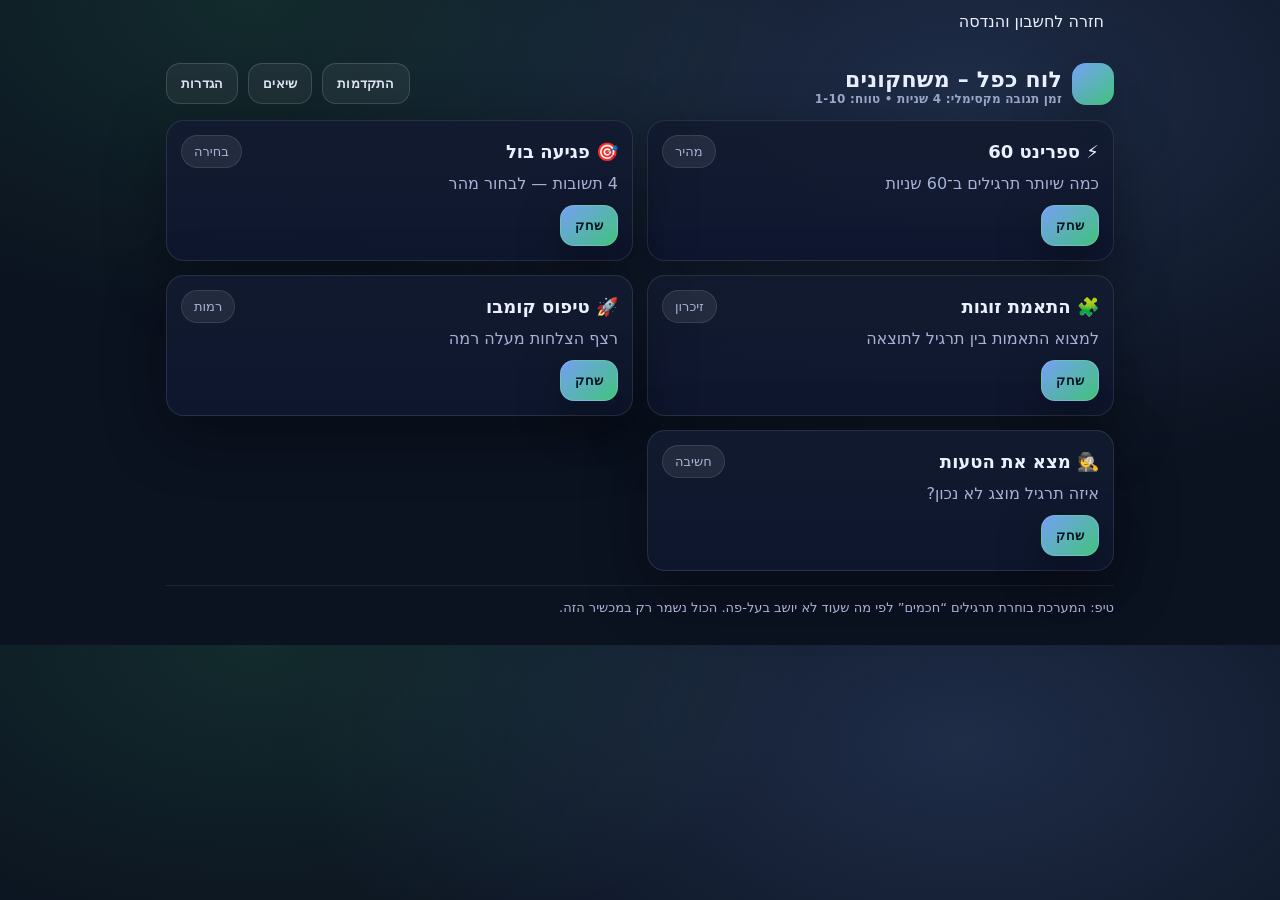
==== games/multiplication-arcade/index.html @ 348fc88b "Publish multiplication arcade in Harel’s grade 3 study hub" ====
<!doctype html>
<html lang="he" dir="rtl">
  <head>
    <meta charset="UTF-8" />
    <meta name="viewport" content="width=device-width, initial-scale=1.0" />
    <title>לוח כפל – משחקונים</title>
    <script type="module" crossorigin src="./assets/index-DDvZcHuf.js"></script>
    <link rel="stylesheet" crossorigin href="./assets/index-6btoctqd.css">
  </head>
  <body>
    <nav aria-label="מרחב הלמידה" style="max-width:960px;margin:12px auto;padding:0 16px"><a href="../../#/harel/grade-3/math-geometry" style="color:inherit">חזרה לחשבון והנדסה</a></nav>
    <div id="root"></div>
  </body>
</html>
---- games/multiplication-arcade/assets/index-6btoctqd.css ----
:root{--bg:#0b1220;--card:#121b2f;--card2:#0f1730;--text:#eaf0ff;--muted:#a8b3d6;--good:#4be38a;--bad:#ff6b6b;--accent:#7aa7ff;--shadow: 0 18px 60px rgba(0,0,0,.35);--r: 18px}*{box-sizing:border-box}body{margin:0;font-family:system-ui,-apple-system,Segoe UI,Roboto,Helvetica,Arial;background:radial-gradient(1200px 700px at 75% 15%,rgba(122,167,255,.18),transparent 55%),radial-gradient(1100px 650px at 20% 0%,rgba(75,227,138,.12),transparent 50%),var(--bg);color:var(--text)}a{color:inherit;text-decoration:none}.container{max-width:980px;margin:0 auto;padding:18px 16px 30px}.topbar{display:flex;align-items:center;justify-content:space-between;gap:10px;margin-bottom:14px}.brand{display:flex;align-items:center;gap:10px;font-weight:800;letter-spacing:.2px}.badge{font-size:12px;color:var(--muted);opacity:.9}.grid{display:grid;grid-template-columns:repeat(12,1fr);gap:14px}@media (max-width:820px){.grid{gap:12px}}.h1{font-size:22px;margin:6px 0 0}.h2{font-size:16px;color:var(--muted);margin:6px 0 0}.row{display:flex;align-items:center;justify-content:space-between;gap:12px}.pill{background:#ffffff14;border:1px solid rgba(255,255,255,.1);padding:8px 12px;border-radius:999px;color:var(--muted);font-size:13px}.bigQ{font-size:44px;font-weight:900;letter-spacing:.5px}@media (max-width:520px){.bigQ{font-size:38px}}.answerInput{width:220px;max-width:70vw;text-align:center;font-size:28px;padding:12px 14px;border-radius:14px;border:1px solid rgba(255,255,255,.15);background:#0a101e80;color:var(--text);outline:none}.answerInput:focus{border-color:#7aa7ff99;box-shadow:0 0 0 4px #7aa7ff26}.kbd{font-size:12px;color:var(--muted)}.hr{height:1px;background:#ffffff14;margin:14px 0}.small{font-size:13px;color:var(--muted)}
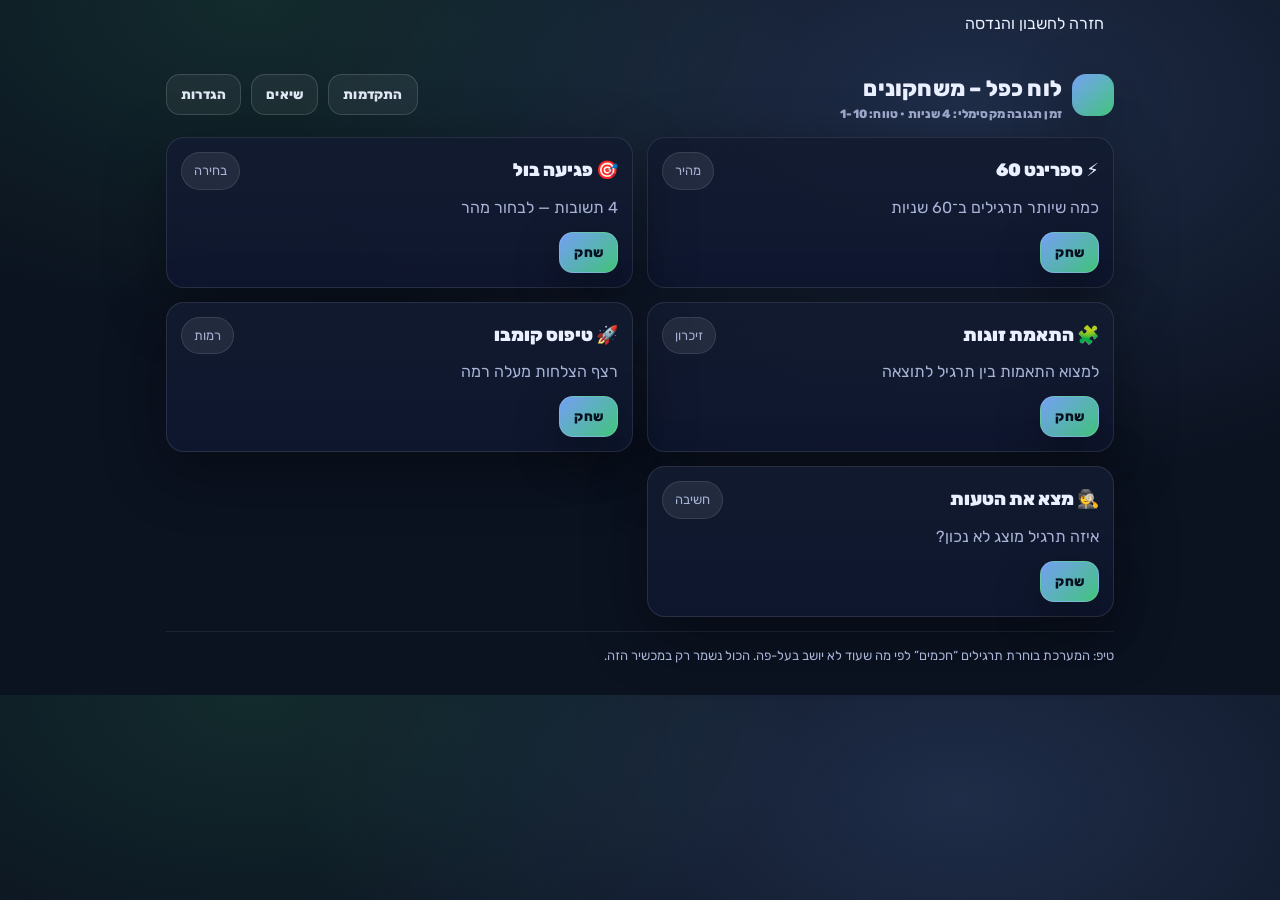
==== commit 49f48783: "Use locally hosted Rubik typography for the multiplication arcade" ====
--- a/games/multiplication-arcade/index.html
+++ b/games/multiplication-arcade/index.html
@@ -4,8 +4,8 @@
     <meta charset="UTF-8" />
     <meta name="viewport" content="width=device-width, initial-scale=1.0" />
     <title>לוח כפל – משחקונים</title>
-    <script type="module" crossorigin src="./assets/index-DDvZcHuf.js"></script>
-    <link rel="stylesheet" crossorigin href="./assets/index-6btoctqd.css">
+    <script type="module" crossorigin src="./assets/index-DLr6hKgV.js"></script>
+    <link rel="stylesheet" crossorigin href="./assets/index-BxrHzkgy.css">
   </head>
   <body>
     <nav aria-label="מרחב הלמידה" style="max-width:960px;margin:12px auto;padding:0 16px"><a href="../../#/harel/grade-3/math-geometry" style="color:inherit">חזרה לחשבון והנדסה</a></nav>
--- a/games/multiplication-arcade/assets/index-BxrHzkgy.css
+++ b/games/multiplication-arcade/assets/index-BxrHzkgy.css
@@ -0,0 +1 @@
+@font-face{font-family:Rubik Variable;font-style:normal;font-display:swap;font-weight:300 900;src:url(./rubik-hebrew-wght-normal-BIkpbuMU.woff2) format("woff2-variations");unicode-range:U+0307-0308,U+0590-05FF,U+200C-2010,U+20AA,U+25CC,U+FB1D-FB4F}@font-face{font-family:Rubik Variable;font-style:normal;font-display:swap;font-weight:300 900;src:url(./rubik-latin-wght-normal-CnQIisVs.woff2) format("woff2-variations");unicode-range:U+0000-00FF,U+0131,U+0152-0153,U+02BB-02BC,U+02C6,U+02DA,U+02DC,U+0304,U+0308,U+0329,U+2000-206F,U+20AC,U+2122,U+2191,U+2193,U+2212,U+2215,U+FEFF,U+FFFD}:root{--bg:#0b1220;--card:#121b2f;--card2:#0f1730;--text:#eaf0ff;--muted:#a8b3d6;--good:#4be38a;--bad:#ff6b6b;--accent:#7aa7ff;--shadow: 0 18px 60px rgba(0,0,0,.35);--r: 18px}*{box-sizing:border-box}body{margin:0;font-family:Rubik Variable,system-ui,sans-serif;line-height:1.5;background:radial-gradient(1200px 700px at 75% 15%,rgba(122,167,255,.18),transparent 55%),radial-gradient(1100px 650px at 20% 0%,rgba(75,227,138,.12),transparent 50%),var(--bg);color:var(--text)}button,input,select{font-family:inherit}a{color:inherit;text-decoration:none}.container{max-width:980px;margin:0 auto;padding:18px 16px 30px}.topbar{display:flex;align-items:center;justify-content:space-between;gap:10px;margin-bottom:14px}.brand{display:flex;align-items:center;gap:10px;font-weight:800;letter-spacing:.2px}.badge{font-size:12px;color:var(--muted);opacity:.9}.grid{display:grid;grid-template-columns:repeat(12,1fr);gap:14px}@media (max-width:820px){.grid{gap:12px}}.h1{font-size:22px;margin:6px 0 0}.h2{font-size:16px;color:var(--muted);margin:6px 0 0}.row{display:flex;align-items:center;justify-content:space-between;gap:12px}.pill{background:#ffffff14;border:1px solid rgba(255,255,255,.1);padding:8px 12px;border-radius:999px;color:var(--muted);font-size:13px}.bigQ{font-size:44px;font-weight:900;letter-spacing:.5px}@media (max-width:520px){.bigQ{font-size:38px}}.answerInput{width:220px;max-width:70vw;text-align:center;font-size:28px;padding:12px 14px;border-radius:14px;border:1px solid rgba(255,255,255,.15);background:#0a101e80;color:var(--text);outline:none}.answerInput:focus{border-color:#7aa7ff99;box-shadow:0 0 0 4px #7aa7ff26}.kbd{font-size:12px;color:var(--muted)}.hr{height:1px;background:#ffffff14;margin:14px 0}.small{font-size:13px;color:var(--muted)}
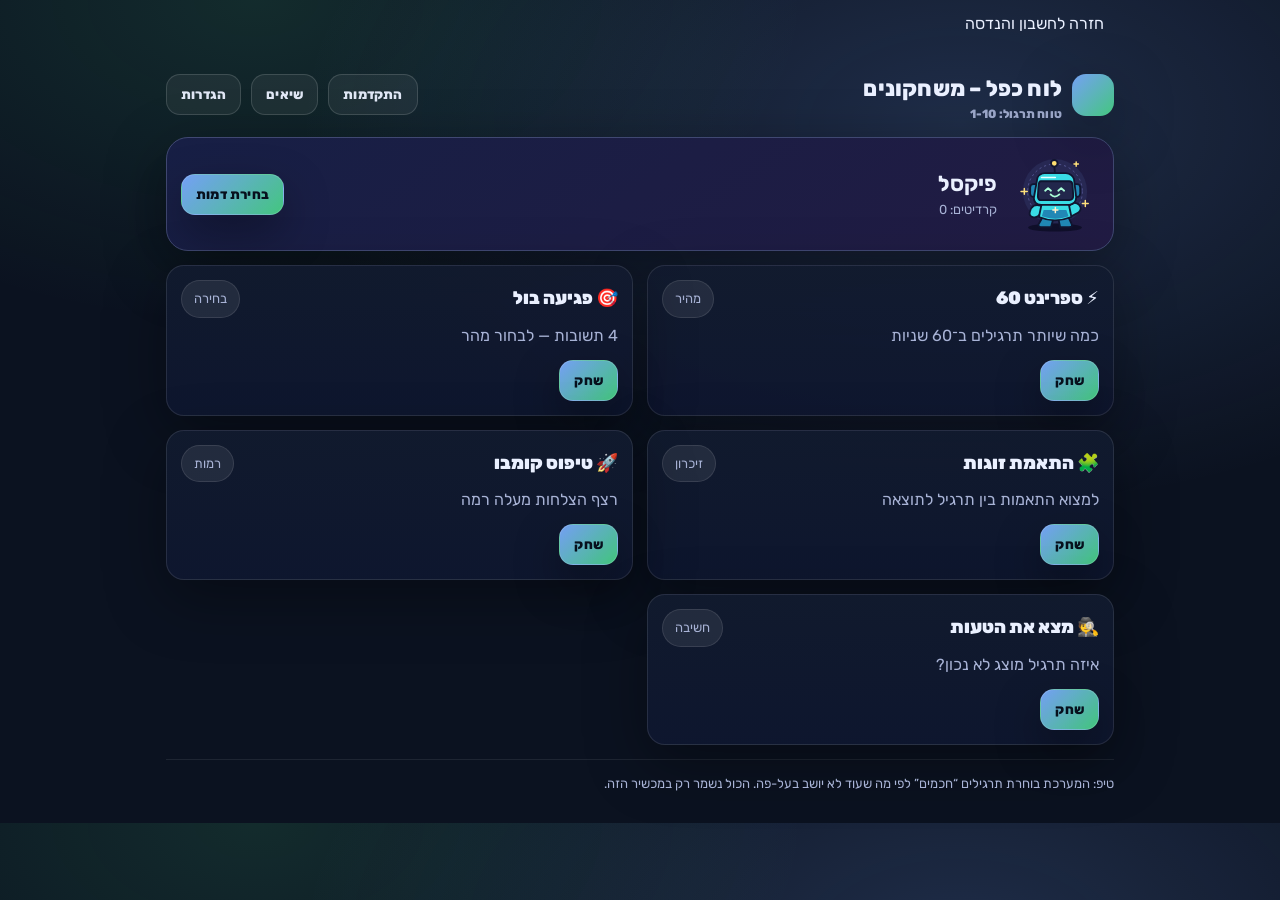
==== commit 559245d2: "Add Pixel and Spark avatars, wardrobe shop and accuracy rewards" ====
--- a/games/multiplication-arcade/index.html
+++ b/games/multiplication-arcade/index.html
@@ -4,8 +4,8 @@
     <meta charset="UTF-8" />
     <meta name="viewport" content="width=device-width, initial-scale=1.0" />
     <title>לוח כפל – משחקונים</title>
-    <script type="module" crossorigin src="./assets/index-DLr6hKgV.js"></script>
-    <link rel="stylesheet" crossorigin href="./assets/index-BxrHzkgy.css">
+    <script type="module" crossorigin src="./assets/index-DQUXtb3I.js"></script>
+    <link rel="stylesheet" crossorigin href="./assets/index--VJSITw7.css">
   </head>
   <body>
     <nav aria-label="מרחב הלמידה" style="max-width:960px;margin:12px auto;padding:0 16px"><a href="../../#/harel/grade-3/math-geometry" style="color:inherit">חזרה לחשבון והנדסה</a></nav>
--- a/games/multiplication-arcade/assets/index--VJSITw7.css
+++ b/games/multiplication-arcade/assets/index--VJSITw7.css
@@ -0,0 +1 @@
+@font-face{font-family:Rubik Variable;font-style:normal;font-display:swap;font-weight:300 900;src:url(./rubik-hebrew-wght-normal-BIkpbuMU.woff2) format("woff2-variations");unicode-range:U+0307-0308,U+0590-05FF,U+200C-2010,U+20AA,U+25CC,U+FB1D-FB4F}@font-face{font-family:Rubik Variable;font-style:normal;font-display:swap;font-weight:300 900;src:url(./rubik-latin-wght-normal-CnQIisVs.woff2) format("woff2-variations");unicode-range:U+0000-00FF,U+0131,U+0152-0153,U+02BB-02BC,U+02C6,U+02DA,U+02DC,U+0304,U+0308,U+0329,U+2000-206F,U+20AC,U+2122,U+2191,U+2193,U+2212,U+2215,U+FEFF,U+FFFD}:root{--bg:#0b1220;--card:#121b2f;--card2:#0f1730;--text:#eaf0ff;--muted:#a8b3d6;--good:#4be38a;--bad:#ff6b6b;--accent:#7aa7ff;--shadow: 0 18px 60px rgba(0,0,0,.35);--r: 18px}*{box-sizing:border-box}body{margin:0;font-family:Rubik Variable,system-ui,sans-serif;line-height:1.5;background:radial-gradient(1200px 700px at 75% 15%,rgba(122,167,255,.18),transparent 55%),radial-gradient(1100px 650px at 20% 0%,rgba(75,227,138,.12),transparent 50%),var(--bg);color:var(--text)}button,input,select{font-family:inherit}a{color:inherit;text-decoration:none}.container{max-width:980px;margin:0 auto;padding:18px 16px 30px}.topbar{display:flex;align-items:center;justify-content:space-between;gap:10px;margin-bottom:14px}.brand{display:flex;align-items:center;gap:10px;font-weight:800;letter-spacing:.2px}.badge{font-size:12px;color:var(--muted);opacity:.9}.grid{display:grid;grid-template-columns:repeat(12,1fr);gap:14px}@media (max-width:820px){.grid{gap:12px}}.h1{font-size:22px;margin:6px 0 0}.h2{font-size:16px;color:var(--muted);margin:6px 0 0}.row{display:flex;align-items:center;justify-content:space-between;gap:12px}.pill{background:#ffffff14;border:1px solid rgba(255,255,255,.1);padding:8px 12px;border-radius:999px;color:var(--muted);font-size:13px}.bigQ{font-size:44px;font-weight:900;letter-spacing:.5px}@media (max-width:520px){.bigQ{font-size:38px}}.answerInput{width:220px;max-width:70vw;text-align:center;font-size:28px;padding:12px 14px;border-radius:14px;border:1px solid rgba(255,255,255,.15);background:#0a101e80;color:var(--text);outline:none}.answerInput:focus{border-color:#7aa7ff99;box-shadow:0 0 0 4px #7aa7ff26}.kbd{font-size:12px;color:var(--muted)}.hr{height:1px;background:#ffffff14;margin:14px 0}.small{font-size:13px;color:var(--muted)}.hero-banner,.hero-panel{background:linear-gradient(145deg,#171f45,#211b43);border:1px solid #404872;border-radius:22px;padding:14px;margin:14px 0;box-shadow:var(--shadow)}.hero-banner{display:flex;gap:14px;align-items:center;flex-wrap:wrap}.hero-banner .arcade-hero-art{width:88px;height:84px}.hero-banner strong{font-size:1.35rem}.hero-banner button{margin-inline-start:auto}.hero-panel{display:grid;grid-template-columns:minmax(0,1fr) minmax(0,1fr);gap:16px;align-items:center}.arcade-hero-art{width:100%;height:auto;display:block}.hero-stage{text-align:center;display:grid;justify-items:center;gap:4px}.hero-stage svg{max-width:240px}.hero-stage strong{font-size:1.6rem}.hero-stage span,.shop-note{color:var(--muted)}.hero-choices,.shop-grid{display:grid;gap:10px;grid-template-columns:repeat(2,minmax(0,1fr))}.hero-choice,.shop-card{border:1px solid #4c547b;border-radius:16px;background:#151f39;color:var(--text);padding:12px;display:grid;gap:6px;align-content:start}.hero-choice{cursor:pointer;justify-items:center}.hero-choice[aria-pressed=true]{border:2px solid #6df3ce;background:#26395a}.hero-choice svg{max-width:120px}.hero-choice strong{font-size:1.1rem}.hero-choice span,.shop-card span{color:var(--muted)}.credit-badge{display:inline-block;background:#614728;color:#ffe6a2;border-radius:30px;padding:7px 14px;font-weight:800}.shop-card button[disabled]{opacity:.48;cursor:not-allowed}.shop-card button[aria-pressed=true]{outline:2px solid #6df3ce}.reward-note{display:flex;align-items:center;gap:12px;justify-content:space-between;flex-wrap:wrap;color:#ffe6a2;margin:0 0 12px}@media (max-width:560px){.hero-panel{grid-template-columns:1fr}.hero-stage svg{max-width:180px}.shop-card{padding:9px}.shop-card button{padding:8px!important}}
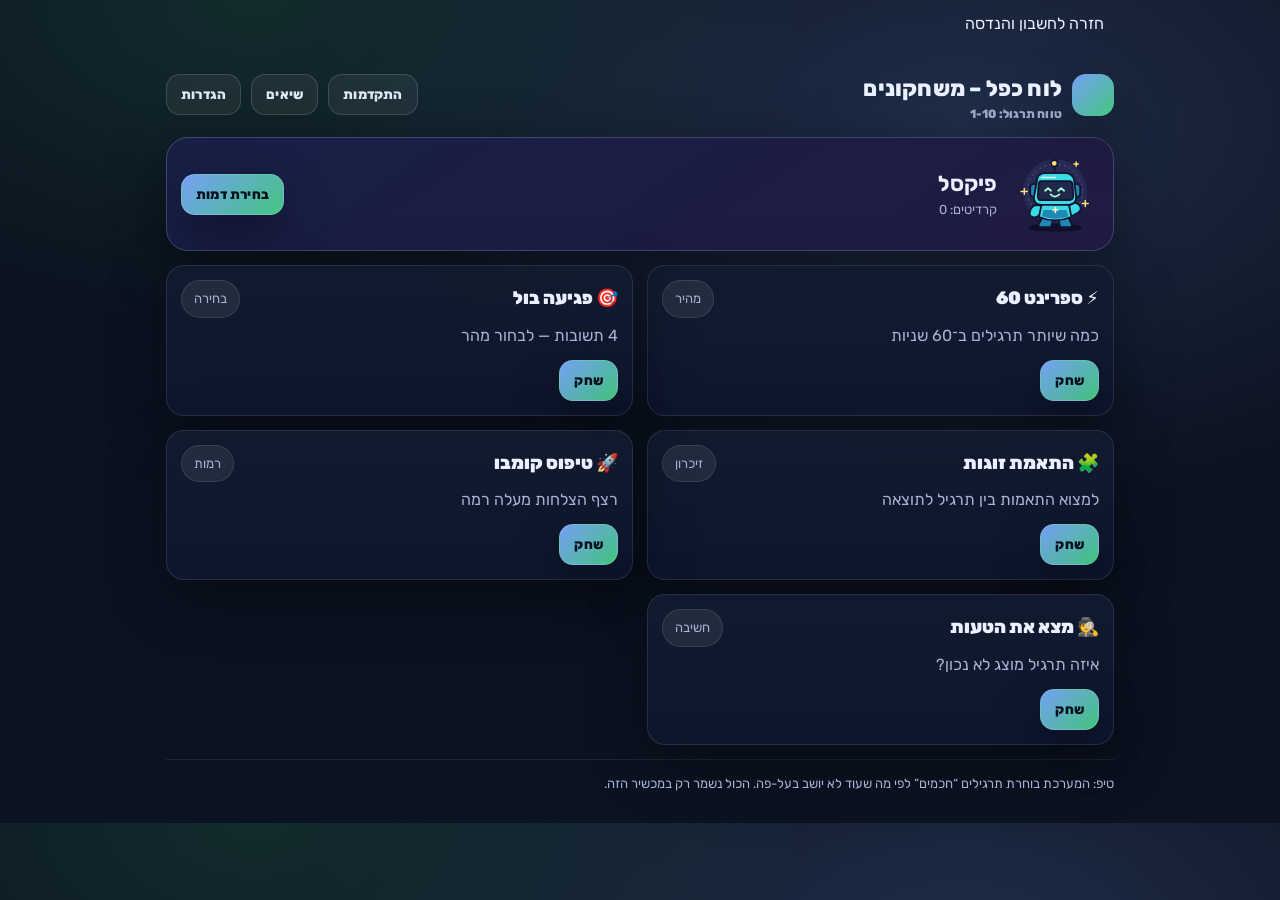
==== commit 322597d3: "Add thirty randomized surprise gifts and a reusable collection" ====
--- a/games/multiplication-arcade/index.html
+++ b/games/multiplication-arcade/index.html
@@ -4,8 +4,8 @@
     <meta charset="UTF-8" />
     <meta name="viewport" content="width=device-width, initial-scale=1.0" />
     <title>לוח כפל – משחקונים</title>
-    <script type="module" crossorigin src="./assets/index-DQUXtb3I.js"></script>
-    <link rel="stylesheet" crossorigin href="./assets/index--VJSITw7.css">
+    <script type="module" crossorigin src="./assets/index-DfBLzFRr.js"></script>
+    <link rel="stylesheet" crossorigin href="./assets/index-DRgi4Bah.css">
   </head>
   <body>
     <nav aria-label="מרחב הלמידה" style="max-width:960px;margin:12px auto;padding:0 16px"><a href="../../#/harel/grade-3/math-geometry" style="color:inherit">חזרה לחשבון והנדסה</a></nav>
--- a/games/multiplication-arcade/assets/index-DRgi4Bah.css
+++ b/games/multiplication-arcade/assets/index-DRgi4Bah.css
@@ -0,0 +1 @@
+@font-face{font-family:Rubik Variable;font-style:normal;font-display:swap;font-weight:300 900;src:url(./rubik-hebrew-wght-normal-BIkpbuMU.woff2) format("woff2-variations");unicode-range:U+0307-0308,U+0590-05FF,U+200C-2010,U+20AA,U+25CC,U+FB1D-FB4F}@font-face{font-family:Rubik Variable;font-style:normal;font-display:swap;font-weight:300 900;src:url(./rubik-latin-wght-normal-CnQIisVs.woff2) format("woff2-variations");unicode-range:U+0000-00FF,U+0131,U+0152-0153,U+02BB-02BC,U+02C6,U+02DA,U+02DC,U+0304,U+0308,U+0329,U+2000-206F,U+20AC,U+2122,U+2191,U+2193,U+2212,U+2215,U+FEFF,U+FFFD}:root{--bg:#0b1220;--card:#121b2f;--card2:#0f1730;--text:#eaf0ff;--muted:#a8b3d6;--good:#4be38a;--bad:#ff6b6b;--accent:#7aa7ff;--shadow: 0 18px 60px rgba(0,0,0,.35);--r: 18px}*{box-sizing:border-box}body{margin:0;font-family:Rubik Variable,system-ui,sans-serif;line-height:1.5;background:radial-gradient(1200px 700px at 75% 15%,rgba(122,167,255,.18),transparent 55%),radial-gradient(1100px 650px at 20% 0%,rgba(75,227,138,.12),transparent 50%),var(--bg);color:var(--text)}button,input,select{font-family:inherit}a{color:inherit;text-decoration:none}.container{max-width:980px;margin:0 auto;padding:18px 16px 30px}.topbar{display:flex;align-items:center;justify-content:space-between;gap:10px;margin-bottom:14px}.brand{display:flex;align-items:center;gap:10px;font-weight:800;letter-spacing:.2px}.badge{font-size:12px;color:var(--muted);opacity:.9}.grid{display:grid;grid-template-columns:repeat(12,1fr);gap:14px}@media (max-width:820px){.grid{gap:12px}}.h1{font-size:22px;margin:6px 0 0}.h2{font-size:16px;color:var(--muted);margin:6px 0 0}.row{display:flex;align-items:center;justify-content:space-between;gap:12px}.pill{background:#ffffff14;border:1px solid rgba(255,255,255,.1);padding:8px 12px;border-radius:999px;color:var(--muted);font-size:13px}.bigQ{font-size:44px;font-weight:900;letter-spacing:.5px}@media (max-width:520px){.bigQ{font-size:38px}}.answerInput{width:220px;max-width:70vw;text-align:center;font-size:28px;padding:12px 14px;border-radius:14px;border:1px solid rgba(255,255,255,.15);background:#0a101e80;color:var(--text);outline:none}.answerInput:focus{border-color:#7aa7ff99;box-shadow:0 0 0 4px #7aa7ff26}.kbd{font-size:12px;color:var(--muted)}.hr{height:1px;background:#ffffff14;margin:14px 0}.small{font-size:13px;color:var(--muted)}.hero-banner,.hero-panel{background:linear-gradient(145deg,#171f45,#211b43);border:1px solid #404872;border-radius:22px;padding:14px;margin:14px 0;box-shadow:var(--shadow)}.hero-banner{display:flex;gap:14px;align-items:center;flex-wrap:wrap}.hero-banner .arcade-hero-art{width:88px;height:84px}.hero-banner strong{font-size:1.35rem}.hero-banner button{margin-inline-start:auto}.hero-panel{display:grid;grid-template-columns:minmax(0,1fr) minmax(0,1fr);gap:16px;align-items:center}.arcade-hero-art{width:100%;height:auto;display:block}.hero-stage{text-align:center;display:grid;justify-items:center;gap:4px}.hero-stage svg{max-width:240px}.hero-stage strong{font-size:1.6rem}.hero-stage span,.shop-note{color:var(--muted)}.hero-choices,.shop-grid{display:grid;gap:10px;grid-template-columns:repeat(2,minmax(0,1fr))}.hero-choice,.shop-card{border:1px solid #4c547b;border-radius:16px;background:#151f39;color:var(--text);padding:12px;display:grid;gap:6px;align-content:start}.hero-choice{cursor:pointer;justify-items:center}.hero-choice[aria-pressed=true]{border:2px solid #6df3ce;background:#26395a}.hero-choice svg{max-width:120px}.hero-choice strong{font-size:1.1rem}.hero-choice span,.shop-card span{color:var(--muted)}.credit-badge{display:inline-block;background:#614728;color:#ffe6a2;border-radius:30px;padding:7px 14px;font-weight:800}.shop-card button[disabled]{opacity:.48;cursor:not-allowed}.shop-card button[aria-pressed=true]{outline:2px solid #6df3ce}.reward-note{display:flex;align-items:center;gap:12px;justify-content:space-between;flex-wrap:wrap;color:#ffe6a2;margin:0 0 12px}@media (max-width:560px){.hero-panel{grid-template-columns:1fr}.hero-stage svg{max-width:180px}.shop-card{padding:9px}.shop-card button{padding:8px!important}}.gift-switch{display:flex;flex-wrap:wrap;gap:8px;justify-content:center}.gift-grid{display:grid;grid-template-columns:repeat(auto-fill,minmax(126px,1fr));gap:12px}.gift-box{display:grid;gap:4px;justify-items:center;align-content:center;min-height:136px;padding:10px 6px;border:1px solid #4ba39b;border-radius:18px;background:linear-gradient(150deg,#223f57,#172d43);color:var(--text);cursor:pointer;transition:transform .15s,box-shadow .15s}.gift-box[data-kind=skin]{border-color:#a98cfc;background:linear-gradient(150deg,#453979,#272a53)}.gift-box:hover{transform:translateY(-3px);box-shadow:0 7px 20px #03061688}.gift-box:focus-visible,.gift-switch button:focus-visible{outline:3px solid #ffe69c;outline-offset:3px}.gift-box span{color:#ffe6a2;font-size:.9rem}.gift-status{color:#ffe6a2;min-height:1.5em}.gift-reveal{width:min(370px,calc(100% - 28px));max-height:calc(100% - 28px);overflow:auto;text-align:center;background:linear-gradient(155deg,#292a55,#141a39);border:2px solid #a893ff;color:var(--text);border-radius:24px;padding:16px;box-shadow:var(--shadow)}.gift-reveal::backdrop{background:#080b1add}.gift-reveal p,.gift-reveal h2{margin:5px 0 10px}.reveal-art{width:min(100%,210px);margin:auto;animation:gift-pop .36s ease-out}@keyframes gift-pop{0%{opacity:0;transform:scale(.68) rotate(-8deg)}to{opacity:1;transform:none}}@media (prefers-reduced-motion:reduce){.reveal-art{animation:none}.gift-box{transition:none}}.gift-status:empty{display:none}.gift-status:not(:empty){position:fixed;z-index:30;inset-inline:12px;bottom:12px;max-width:460px;margin:0 auto;padding:10px 16px;background:#3d2c44;border:1px solid #e1b468;border-radius:14px;box-shadow:var(--shadow);text-align:center}
